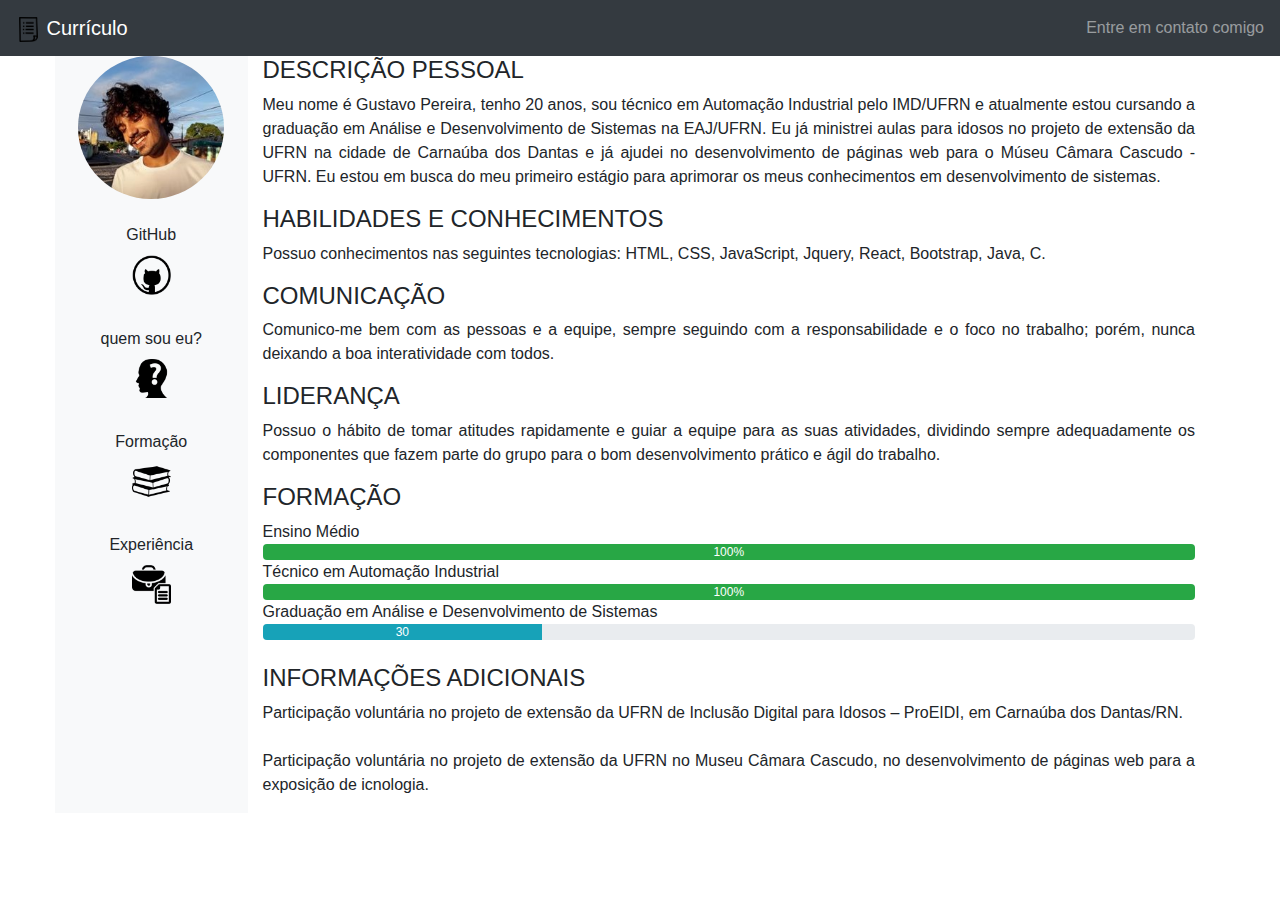
==== Currículo Bootstrap/index.html @ 464e2fb6 "INCOMPLETO" ====
<html lang="pt-br">
<head>
    <meta charset="UTF-8" />
    <meta name="viewport" content="width=device-width, initial-scale=1.0" />
    <meta http-equiv="X-UA-Compatible" content="ie=edge" />
    <link rel="stylesheet" href="https://stackpath.bootstrapcdn.com/bootstrap/4.3.1/css/bootstrap.min.css" integrity="sha384-ggOyR0iXCbMQv3Xipma34MD+dH/1fQ784/j6cY/iJTQUOhcWr7x9JvoRxT2MZw1T" crossorigin="anonymous">
    <title>Document</title>
</head>
<body>
    <nav class="navbar navbar-dark bg-dark">
        <a class="navbar-brand" href="#">
            <img src="Images/folha.png" alt="" width="25px" height="25px" />
            Currículo
        </a>
        <ul class="navbar-nav ml-auto">
            <li class="nav-item">
                <a class="nav-link" href="#">Entre em contato comigo</a>
            </li>
        </ul>
    </nav>
    <nav class="nav container">
        <div class="row">
            <div class="col-2 bg-light text-center">
                <img class="rounded-circle" src="Images/perfil.jpg" alt="" width="90%">
                <ul class="nav flex-column">
                    <li class="nav-item">
                        <br />
                        GitHub
                        <a class="nav-link" href="#">
                            <img src="Images/github.png" alt="" width="30%">
                        </a>
                    </li>
                    <li class="nav-item">
                        <br />
                        quem sou eu?
                        <a class="nav-link" href="#">
                            <img src="Images/quemsoueu.png" alt="" width="30%">
                        </a>
                    </li>
                    <li class="nav-item">
                        <br />
                        Formação
                        <a class="nav-link" href="#">
                            <img src="Images/formacao.png" alt="" width="30%">
                        </a>
                    </li>
                    <li class="nav-item">
                        <br />
                        Experiência
                        <a class="nav-link" href="#">
                            <img src="Images/trabalho.png" alt="" width="30%">
                        </a>
                    </li>
                </ul>
            </div>
            <div class="col-10 text-justify">
                <h4>DESCRIÇÃO PESSOAL</h4>
                <p>
                    Meu nome é Gustavo Pereira, tenho 20 anos, sou técnico em Automação Industrial pelo IMD/UFRN e atualmente estou cursando a graduação em Análise e Desenvolvimento de Sistemas na EAJ/UFRN. Eu já ministrei aulas para idosos no projeto de extensão da UFRN na cidade de Carnaúba dos Dantas e já ajudei no desenvolvimento de páginas web para o Múseu Câmara Cascudo - UFRN. Eu estou em busca do meu primeiro estágio para aprimorar os meus conhecimentos em desenvolvimento de sistemas.
                </p>
                <h4>HABILIDADES E CONHECIMENTOS</h4>
                <p>
                    Possuo conhecimentos nas seguintes tecnologias: HTML, CSS, JavaScript, Jquery, React, Bootstrap, Java, C.
                </p>
                <h4>COMUNICAÇÃO</h4>
                <p>
                    Comunico-me bem com as pessoas e a equipe, sempre seguindo com a responsabilidade e o foco no trabalho; porém, nunca deixando a boa interatividade com todos.       
                </p>
                <h4>LIDERANÇA</h4>
                <p>
                    Possuo o hábito de tomar atitudes rapidamente e guiar a equipe para as suas atividades, dividindo sempre adequadamente os componentes que fazem parte do grupo para o bom desenvolvimento prático e ágil do trabalho.
                </p>
                <h4>FORMAÇÃO</h4>
                Ensino Médio
                <div class="progress">
                    <div class="progress-bar bg-success" role="progressbar" style="width: 100%" aria-valuenow="25" aria-valuemin="0" aria-valuemax="100">100%</div>
                </div>
                Técnico em Automação Industrial
                <div class="progress">
                    <div class="progress-bar bg-success" role="progressbar" style="width: 100%" aria-valuenow="25" aria-valuemin="0" aria-valuemax="100">100%</div>
                </div>
                Graduação em Análise e Desenvolvimento de Sistemas
                <div class="progress">
                    <div class="progress-bar bg-info" role="progressbar" style="width: 30%" aria-valuenow="25" aria-valuemin="0" aria-valuemax="100">30</div>
                </div>
                <br />
                <h4>INFORMAÇÕES ADICIONAIS</h4>
                <p>
                    Participação voluntária no projeto de extensão da UFRN de Inclusão Digital para Idosos – ProEIDI, em
                    Carnaúba dos Dantas/RN. <br /> <br />
                    Participação voluntária no projeto de extensão da UFRN no Museu Câmara Cascudo, no
                    desenvolvimento de páginas web para a exposição de icnologia.
                </p>
            </div>
        </div>
    </nav>
    
    <script src="https://code.jquery.com/jquery-3.3.1.slim.min.js" integrity="sha384-q8i/X+965DzO0rT7abK41JStQIAqVgRVzpbzo5smXKp4YfRvH+8abtTE1Pi6jizo" crossorigin="anonymous"></script>
    <script src="https://cdnjs.cloudflare.com/ajax/libs/popper.js/1.14.7/umd/popper.min.js" integrity="sha384-UO2eT0CpHqdSJQ6hJty5KVphtPhzWj9WO1clHTMGa3JDZwrnQq4sF86dIHNDz0W1" crossorigin="anonymous"></script>
    <script src="https://stackpath.bootstrapcdn.com/bootstrap/4.3.1/js/bootstrap.min.js" integrity="sha384-JjSmVgyd0p3pXB1rRibZUAYoIIy6OrQ6VrjIEaFf/nJGzIxFDsf4x0xIM+B07jRM" crossorigin="anonymous"></script>
</body>
</html>
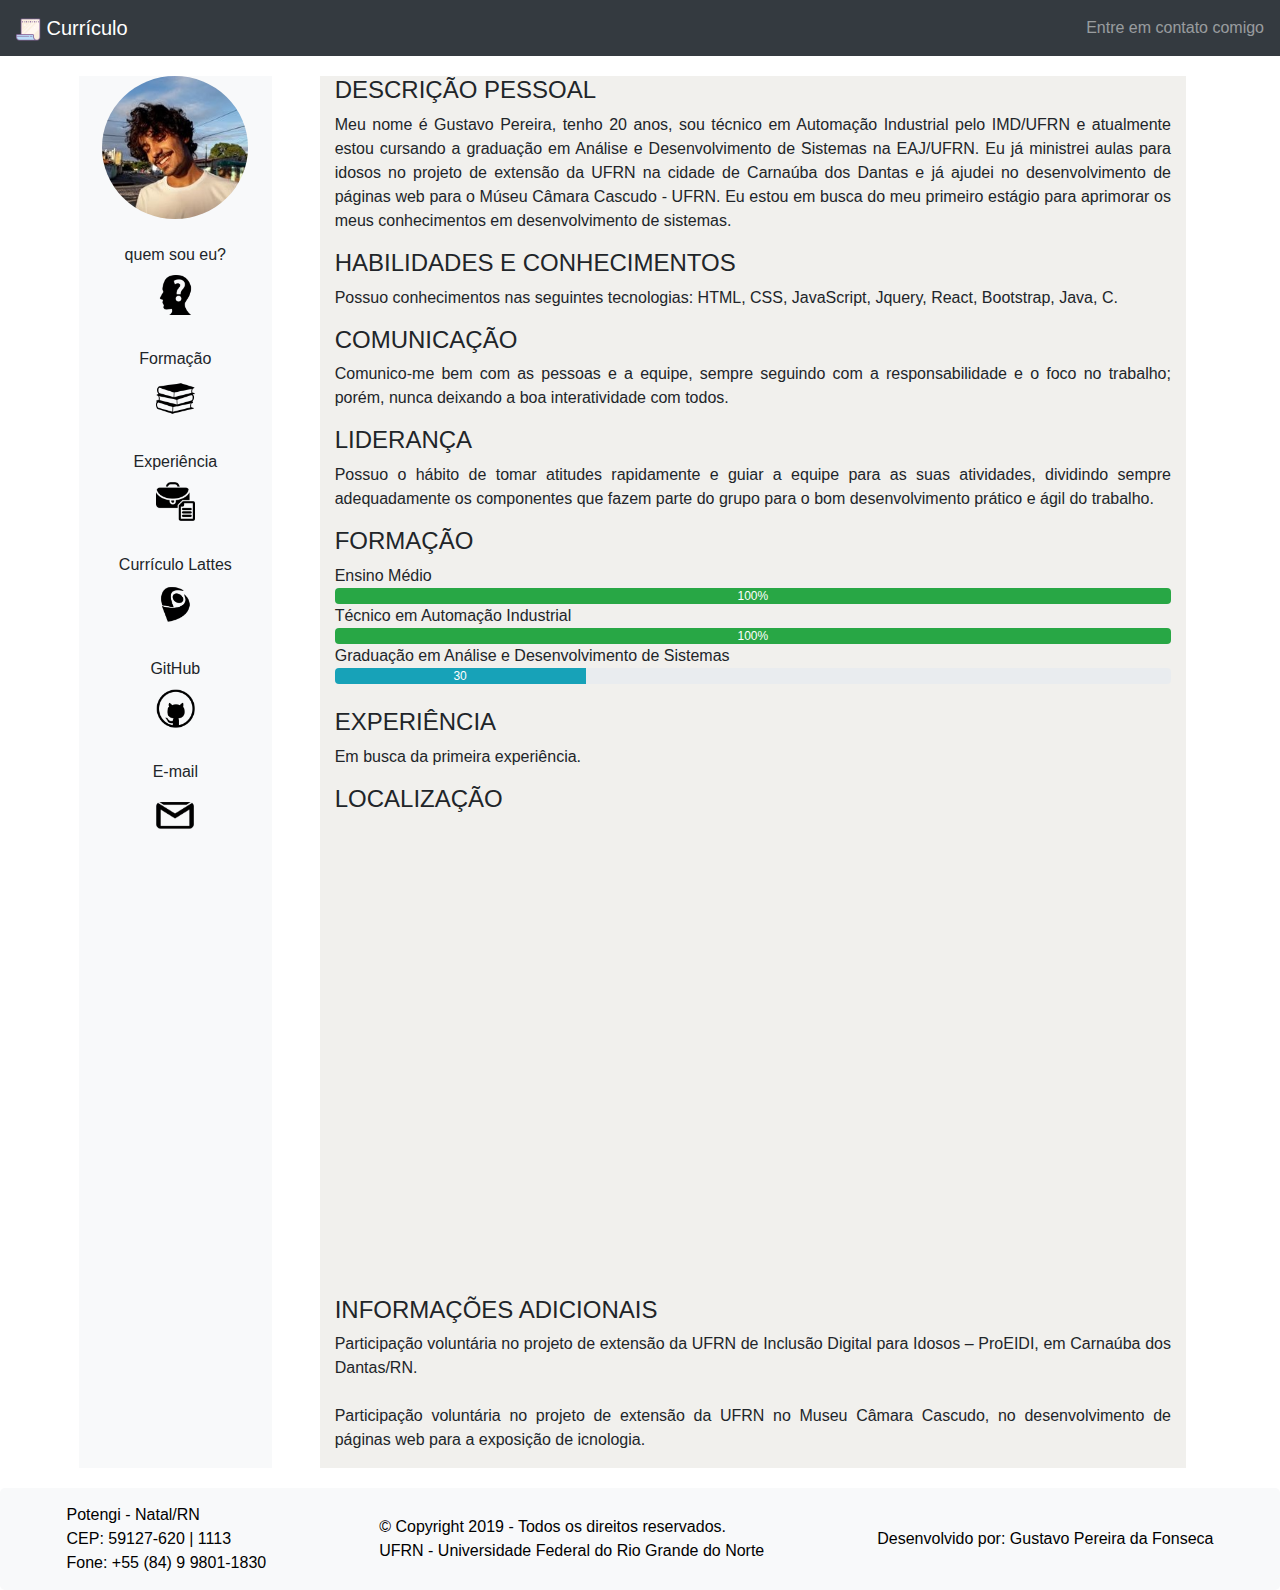
==== commit 077dcf04: "INCOMPLETO" ====
--- a/Currículo Bootstrap/index.html
+++ b/Currículo Bootstrap/index.html
@@ -5,6 +5,7 @@
     <meta http-equiv="X-UA-Compatible" content="ie=edge" />
     <link rel="stylesheet" href="https://stackpath.bootstrapcdn.com/bootstrap/4.3.1/css/bootstrap.min.css" integrity="sha384-ggOyR0iXCbMQv3Xipma34MD+dH/1fQ784/j6cY/iJTQUOhcWr7x9JvoRxT2MZw1T" crossorigin="anonymous">
     <title>Document</title>
+    <link rel="stylesheet" href="style.css" />
 </head>
 <body>
     <nav class="navbar navbar-dark bg-dark">
@@ -14,47 +15,61 @@
         </a>
         <ul class="navbar-nav ml-auto">
             <li class="nav-item">
-                <a class="nav-link" href="#">Entre em contato comigo</a>
+                <a id="mensagem" onclick="exibeMensagem()" class="nav-link" href="#">Entre em contato comigo</a>
             </li>
         </ul>
     </nav>
-    <nav class="nav container">
+    <nav class="nav container littlePadding">
         <div class="row">
-            <div class="col-2 bg-light text-center">
+            <div class="col-2 bg-light text-center container">
                 <img class="rounded-circle" src="Images/perfil.jpg" alt="" width="90%">
                 <ul class="nav flex-column">
                     <li class="nav-item">
                         <br />
-                        GitHub
-                        <a class="nav-link" href="#">
-                            <img src="Images/github.png" alt="" width="30%">
-                        </a>
-                    </li>
-                    <li class="nav-item">
-                        <br />
                         quem sou eu?
-                        <a class="nav-link" href="#">
-                            <img src="Images/quemsoueu.png" alt="" width="30%">
+                        <a class="nav-link" href="#quemSouEu">
+                            <img src="Images/quemsoueu.png" alt="" width="30%" />
                         </a>
                     </li>
                     <li class="nav-item">
                         <br />
                         Formação
-                        <a class="nav-link" href="#">
-                            <img src="Images/formacao.png" alt="" width="30%">
+                        <a class="nav-link" href="#formacao">
+                            <img src="Images/formacao.png" alt="" width="30%" />
                         </a>
                     </li>
                     <li class="nav-item">
                         <br />
                         Experiência
-                        <a class="nav-link" href="#">
-                            <img src="Images/trabalho.png" alt="" width="30%">
+                        <a class="nav-link" href="#experiencia">
+                            <img src="Images/trabalho.png" alt="" width="30%" />
+                        </a>
+                    </li>
+                    <li class="nav-item">
+                        <br />
+                        Currículo Lattes
+                        <a target="_blank" class="nav-link" href="http://lattes.cnpq.br/7020859711535447">
+                            <img src="Images/lattes.png" alt="" width="30%" />
+                        </a>
+                    </li>
+                    <li class="nav-item">
+                        <br />
+                        GitHub
+                        <a target="_blank" class="nav-link" href="https://github.com/Gustavo053">
+                            <img src="Images/github.png" alt="" width="30%" />
+                        </a>
+                    </li>
+                    <li class="nav-item">
+                        <br />
+                        E-mail
+                        <a class="nav-link" href="mailto:gustavo.pereira053@hotmail.com">
+                            <img src="Images/contato.png" alt="" width="35%">
                         </a>
                     </li>
                 </ul>
             </div>
-            <div class="col-10 text-justify">
-                <h4>DESCRIÇÃO PESSOAL</h4>
+            <div id="styleCol2" class="col-9 text-justify container">
+                <h4 id="quemSouEu">DESCRIÇÃO PESSOAL</h4>
                 <p>
                     Meu nome é Gustavo Pereira, tenho 20 anos, sou técnico em Automação Industrial pelo IMD/UFRN e atualmente estou cursando a graduação em Análise e Desenvolvimento de Sistemas na EAJ/UFRN. Eu já ministrei aulas para idosos no projeto de extensão da UFRN na cidade de Carnaúba dos Dantas e já ajudei no desenvolvimento de páginas web para o Múseu Câmara Cascudo - UFRN. Eu estou em busca do meu primeiro estágio para aprimorar os meus conhecimentos em desenvolvimento de sistemas.
                 </p>
@@ -70,7 +85,7 @@
                 <p>
                     Possuo o hábito de tomar atitudes rapidamente e guiar a equipe para as suas atividades, dividindo sempre adequadamente os componentes que fazem parte do grupo para o bom desenvolvimento prático e ágil do trabalho.
                 </p>
-                <h4>FORMAÇÃO</h4>
+                <h4 id="formacao">FORMAÇÃO</h4>
                 Ensino Médio
                 <div class="progress">
                     <div class="progress-bar bg-success" role="progressbar" style="width: 100%" aria-valuenow="25" aria-valuemin="0" aria-valuemax="100">100%</div>
@@ -84,6 +99,14 @@
                     <div class="progress-bar bg-info" role="progressbar" style="width: 30%" aria-valuenow="25" aria-valuemin="0" aria-valuemax="100">30</div>
                 </div>
                 <br />
+                <h4 id="experiencia">EXPERIÊNCIA</h4>
+                <p>
+                    Em busca da primeira experiência.
+                </p>
+                <h4>LOCALIZAÇÃO</h4>
+                <iframe src="https://www.google.com/maps/embed?pb=!1m18!1m12!1m3!1d3969.765635100133!2d-35.25408116634997!3d-5.746843920132305!2m3!1f0!2f0!3f0!3m2!1i1024!2i768!4f13.1!3m3!1m2!1s0x7b3aa35cd933d19%3A0xc06e48c0552cdef0!2sR.%20P%C3%B4rto%20de%20Santana%20-%20Potengi%2C%20Natal%20-%20RN!5e0!3m2!1spt-BR!2sbr!4v1572020918577!5m2!1spt-BR!2sbr" width="600" height="450" frameborder="0" style="border:0;" allowfullscreen=""></iframe>
+                <br />
+                <br />
                 <h4>INFORMAÇÕES ADICIONAIS</h4>
                 <p>
                     Participação voluntária no projeto de extensão da UFRN de Inclusão Digital para Idosos – ProEIDI, em
@@ -94,7 +117,19 @@
             </div>
         </div>
     </nav>
+    <footer class="bordFooter">
+        <address class="pFooter">
+            Potengi - Natal/RN <br />
+            CEP: 59127-620 | 1113 <br />
+            Fone: +55 (84) 9 9801-1830 
+        </address>
+        <p class="pFooter">
+            © Copyright 2019 - Todos os direitos reservados. <br />
+            UFRN - Universidade Federal do Rio Grande do Norte </p>
+        <p class="pFooter">Desenvolvido por: Gustavo Pereira da Fonseca</p>
+    </footer>
     
+    <script src="script.js"></script>
     <script src="https://code.jquery.com/jquery-3.3.1.slim.min.js" integrity="sha384-q8i/X+965DzO0rT7abK41JStQIAqVgRVzpbzo5smXKp4YfRvH+8abtTE1Pi6jizo" crossorigin="anonymous"></script>
     <script src="https://cdnjs.cloudflare.com/ajax/libs/popper.js/1.14.7/umd/popper.min.js" integrity="sha384-UO2eT0CpHqdSJQ6hJty5KVphtPhzWj9WO1clHTMGa3JDZwrnQq4sF86dIHNDz0W1" crossorigin="anonymous"></script>
     <script src="https://stackpath.bootstrapcdn.com/bootstrap/4.3.1/js/bootstrap.min.js" integrity="sha384-JjSmVgyd0p3pXB1rRibZUAYoIIy6OrQ6VrjIEaFf/nJGzIxFDsf4x0xIM+B07jRM" crossorigin="anonymous"></script>
--- a/Currículo Bootstrap/style.css
+++ b/Currículo Bootstrap/style.css
@@ -0,0 +1,31 @@
+*{
+    box-sizing: border-box;
+}
+
+body{
+    background-color: white;
+}
+
+#styleCol2{
+    background-color: rgb(241, 240, 237);
+}   
+
+.littlePadding{
+    padding-top: 20px;
+    padding-bottom: 20px;
+}
+
+.bordFooter{
+    padding: 10px;
+    border-radius: 5px;
+    display: flex;
+    justify-content: space-around;
+    align-items: flex-start;
+    background-color: rgb(248, 249, 250);
+}
+.pFooter{
+    color: black;
+    margin: auto;
+    padding: 5px;
+    border-top: 0px;
+}